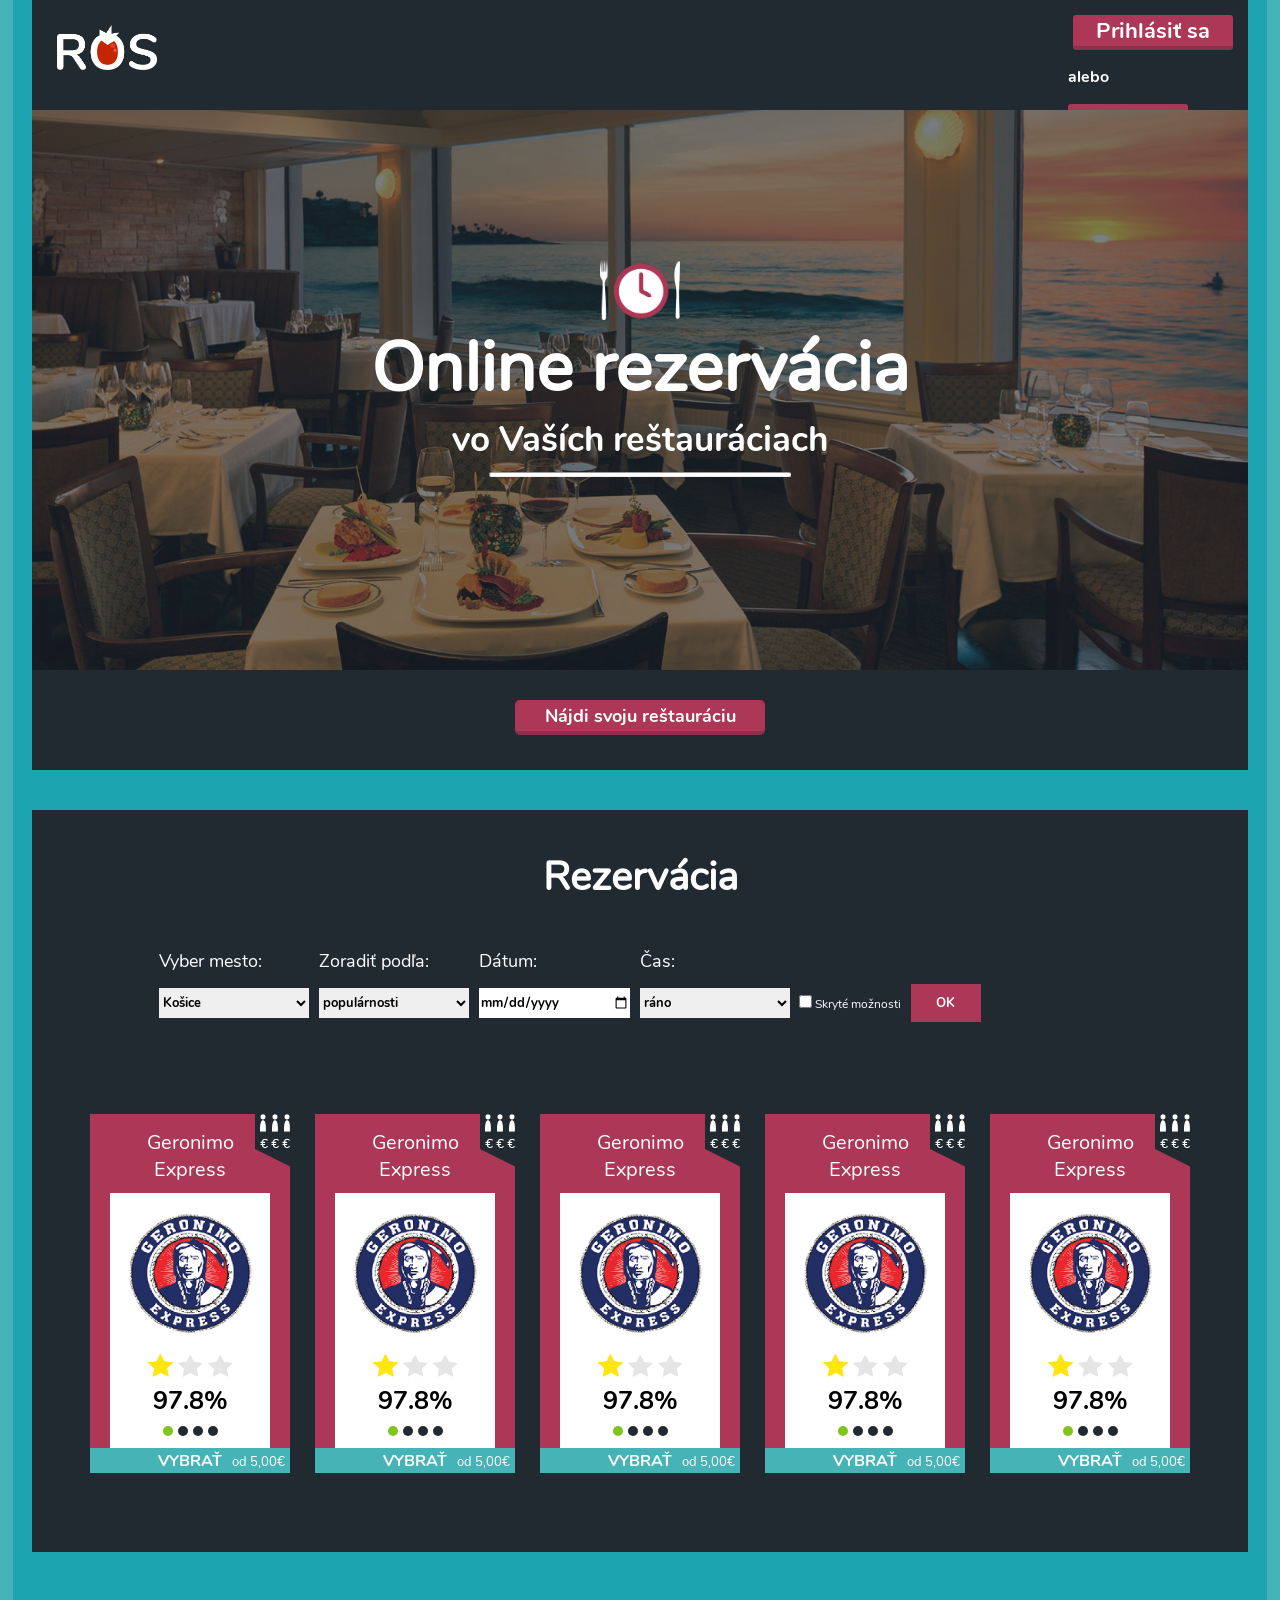
==== frontend/index.html @ 30dd5d68 "frontend-file" ====
<!DOCTYPE html>
<html lang="sk">

<head>
    <meta charset="UTF-8">
    <meta name="viewport" content="width=device-width, initial-scale=1.0">
    <title>ROS</title>
	<link rel="icon" href="obr/icon.png">
    <link href="style.css" rel="stylesheet">
</head>
<body class="homepageCustomer">
<div class="leftWall"></div>

<!--
< HOME PAGE
-->
<div class="wrapHomePage">
	<header>
		<div class="logo"></div>
		<div class="wrapLoginForms">
			<input type="button" class="loginButton" onClick="loginWindow()"value="Prihlásiť sa">
			<p class="txt">alebo</p>
			<input type="button" class="registerButton" onClick="registerHubWindow()" value="Registrovať sa">
		</div>
	</header>

	<article>
		<div class="iconRestaurant"></div>
		<h1>Online rezervácia</h1>
		<p class="h1">vo Vaších reštauráciach</p>
		<hr>
	</article>

	<section class="findRestaurant">
		<input type="button" class="findRestaurantButton" value="Nájdi svoju reštauráciu">
	</section>
</div>

<!--
> HOME PAGE
-->

<!--
< LOGIN LOGOUT
-->	

	<section id="login">
		<div id="exit" onClick="exit()">X</div>
		<p class="loginHead">Prihlásenie</p>
		<form class="login">
		
		<div class="loginWrap">
			<label class="loginLabel">Meno alebo e-mailová adresa :</label><br>
			<input class="loginInput" type="text"><br>
			<label class="loginLabel">Heslo :</label><br>
			<input class="loginInput" type="password"><br>
		</div>
			<input class="loginSubmit" type="submit" value="Prihlásiť sa">
		</form>
	</section>
	
	<section id="registerHub">
		<div id="exit" onClick="exit()">X</div>
	
		<p class="registerHubHead">Registrovať sa</p>
		<div class="leftReg">
			<p class="regText" onClick="registerCustomer()">Ako zákazník</p>
		</div>

		<div class="rightReg">
			<p class="regText" onClick="registerCompany()">Ako firma</p>
		</div>	
	</section>
	
	
	<section id="registerCustomer">
		<div id="exit" onClick="exit()">X</div>
		<p class="loginHead">Registrácia zákazníka</p>
		<form class="registerCustomer">
		
		<div class="regWrapLeft">
			<label class="regLabel">Meno :</label><br>
			<input class="regInput" type="text"><br>
			
			<label class="regLabel">Priezvisko :</label><br>
			<input class="regInput" type="text"><br>
			
			<label class="regLabel">E-mailová adresa :</label><br>
			<input class="regInput" type="text"><br>
		</div>
		<div class="regWrapRight">	
			
			<label class="regLabel">Telefónne číslo :</label><br>
			<input class="regInput" type="text"><br>
			
			<label class="regLabel">Heslo :</label><br>
			<input class="regInput" type="password"><br>
			
			<label class="regLabel">Potvrdenie hesla :</label><br>
			<input class="regInput" type="password"><br>
		</div>
			<input class="regSubmit" type="submit" value="Registrovať sa">
		</form>
	</section>
	
	
	<section id="registerCompany">
		<div id="exit" onClick="exit()">X</div>
		<p class="loginHead">Registrácia firmy</p>
		<form class="registerCompany" >
		<div class="regWrapLeft">
			<label class="regLabel">Meno :</label><br>
			<input class="regInput" type="text"><br>
			
			<label class="regLabel">Priezvisko :</label><br>
			<input class="regInput" type="text"><br>
			
			<label class="regLabel">E-mailová adresa :</label><br>
			<input class="regInput" type="text"><br>
		
		</div>
		<div class="regWrapRight">	
			
			<label class="regLabel">Telefónne číslo :</label><br>
			<input class="regInput" type="text"><br>
			
			<label class="regLabel">Heslo :</label><br>
			<input class="regInput" type="password"><br>
			
			<label class="regLabel">Potvrdenie hesla :</label><br>
			<input class="regInput" type="password"><br>
		</div>
			<div class="inv" onClick="registerCompanyNext()">
				<input class="regSubmit" type="submit" value="Ďalej" disabled="disabled">
			</div>
		</form>
	</section>
	
	
	<section id="registerCompanyNext">
		<div id="exit" onClick="exit()">X</div>
		<p class="loginHead">Registrácia zamestnancov</p>
		<form class="registerCompanyNext">
		<div class="regWrapLeft">
			<label class="regLabel">Zamestnanec č.1 :</label><br>
			<input class="regInput" type="text" placeholder="E-mailová adresa zamestnanca"><br>
			
			<label class="regLabel">Čašník</label>
			<input type="checkbox">
			<label class="regLabel">Kuchyňa</label>
			<input type="checkbox">
			<label class="regLabel">Majiteľ</label>
			<input type="checkbox">
			
			<br><br>
			
			<label class="regLabel">Zamestnanec č.2 :</label><br>
			<input class="regInput" type="text" placeholder="E-mailová adresa zamestnanca"><br>
			
			<label class="regLabel">Čašník</label>
			<input type="checkbox">
			<label class="regLabel">Kuchyňa</label>
			<input type="checkbox">
			<label class="regLabel">Majiteľ</label>
			<input type="checkbox">
			
		
		</div>
		<div class="regWrapRight">	
			
			<label class="regLabel">Zamestnanec č.3 :</label><br>
			<input class="regInput" type="text" placeholder="E-mailová adresa zamestnanca"><br>
			
			<label class="regLabel">Čašník</label>
			<input type="checkbox">
			<label class="regLabel">Kuchyňa</label>
			<input type="checkbox">
			<label class="regLabel">Majiteľ</label>
			<input type="checkbox">
			
			<br><br>
			
			<label class="regLabel">Zamestnanec č.4 :</label><br>
			<input class="regInput" type="text" placeholder="E-mailová adresa zamestnanca"><br>
			
			<label class="regLabel">Čašník</label>
			<input type="checkbox">
			<label class="regLabel">Kuchyňa</label>
			<input type="checkbox">
			<label class="regLabel">Majiteľ</label>
			<input type="checkbox">
			
		</div>
		
			<div class="inv" onClick="registerCompanyNext2()">
				<input class="regSubmit" type="submit" value="Ďalej" disabled="disabled">
			</div>
			
		</form>
	</section>
	
	
	
	
	
	<section id="registerCompanyNext2">
		<div id="exit" onClick="exit()">X</div>
		<p class="loginHead">Ďakujeme za Vašu registráciu</p>
		<form class="registerCompanyNext2">
			<p class="regLabel">O ďalšom postupe Vás budeme informovať e-mailom</p>
		
		
			<div class="inv" onClick="exit()">
				<input class="regSubmit" type="submit" value="OK" disabled="disabled">
			</div>
			
		</form>
	</section>

	<section id="reservation">
			<h3>Rezervácia</h3>
	<div class="wrapWholeForm">		
		<div class="wrapFirstForm">	
			<div class="wrapFormReservation">
				<label for="cities" class="reservationLabel">Vyber mesto:</label><br>
				<select id="cities" class="reservationInput">
				  <option value="kosice" selected>Košice</option>
				  <option value="bratislava">Bratislava</option>
				  <option value="presov">Prešov</option>
				  <option value="poprad">Poprad</option>
				</select>
			</div>
			
			<div class="wrapFormReservation">
				<label for="sort" class="reservationLabel">Zoradiť podľa:</label><br>
				<select id="sort" class="reservationInput">
				  <option value="kosice" selected>populárnosti</option>
				  <option value="abecedne">abecedne</option>
				  <option value="ceny">ceny</option>
				  <option value="hodnotenia">hodnotenia</option>
				</select>
			</div>
			
			<div class="wrapFormReservation">
				<label class="reservationLabel">Dátum:</label><br>
				<input type="date" class="reservationInput">
			</div>
			
			
			<div class="wrapFormReservation">
				<label for="time" class="reservationLabel">Čas:</label><br>
				<select id="time" class="reservationInput">
				  <option value="rano" selected>ráno</option>
				  <option value="doobedu">doobedu</option>
				  <option value="naobed">na obed</option>
				  <option value="poobede">poobede</option>
				  <option value="vecer">večer</option>
				</select>
			</div>

			<div class="wrapFormReservationCheckBox">
				<input type="checkbox" onchange="clickCheckBoxReservation()"><p class="optionText">Skryté možnosti</p>
			</div>

			<div class="wrapFormReservationSubmit">
				<input type="submit" class="reservationSubmit" value="OK">
			</div>
			<br>
			<br>
		</div>	
		<div class="wrapSecondForm" id="visibleForm">	
			<div class="wrapFormReservation">
				<label for="filter" class="reservationLabel">Filter:</label><br>
				<select id="filter" class="reservationInput">
				  <option value="sdetmi" selected>s detmi</option>
				  <option value="skocikom">s kocikom</option>
				  <option value="wifi">wifi</option>
				  <option value="romantika">romantika</option>
				</select>
			</div>
			
			<div class="wrapFormReservation">
				<label class="reservationLabel" class="reservationLabel">Hľadať:</label><br>
				<input type="text" class="reservationInputSearch">
			</div>
		</div>	
	</div>
	
	
	<div class="wrapRestaurants">
	
			
			<section class="infoRestaurant">
				<div class="peopleAndPriceSpace">
				</div>
				
					<div class="groupPeople">
						<div class="person">
						</div>
						<div class="person">
						</div>
						<div class="person">
						</div>
					</div>
					
					<div class="groupPrice">
						<div class="price">
						</div>
						<div class="price">
						</div>
						<div class="price">
						</div>
					</div>
				<p class="nameRestaurant">Geronimo Express</p>
				
				<div class="whiteWrap">
					<div class="logoRestaurant"></div>
				
					<div class="groupStars">
						<div class="star staryellow">
						</div>
						<div class="star">
						</div>
						<div class="star">
						</div>
					</div>
					
					<p class="percent">97.8%</p>
					
					 <div class="groupCircles">
					 
						<div class="circle circlegreen">
						</div>
						<div class="circle">
						</div>
						<div class="circle">
						</div>
						<div class="circle">
						</div>
					 
					 </div>
					
				</div>
				
				<div class="cyanWrap">
					<p class="chooseText">VYBRAŤ</p>
					<p class="fromPrice">od 5,00€</p>
				</div>
				
			</section>
	<section class="infoRestaurant">
				<div class="peopleAndPriceSpace">
				</div>
				
					<div class="groupPeople">
						<div class="person">
						</div>
						<div class="person">
						</div>
						<div class="person">
						</div>
					</div>
					
					<div class="groupPrice">
						<div class="price">
						</div>
						<div class="price">
						</div>
						<div class="price">
						</div>
					</div>
				<p class="nameRestaurant">Geronimo Express</p>
				
				<div class="whiteWrap">
					<div class="logoRestaurant"></div>
				
					<div class="groupStars">
						<div class="star staryellow">
						</div>
						<div class="star">
						</div>
						<div class="star">
						</div>
					</div>
					
					<p class="percent">97.8%</p>
					
					 <div class="groupCircles">
					 
						<div class="circle circlegreen">
						</div>
						<div class="circle">
						</div>
						<div class="circle">
						</div>
						<div class="circle">
						</div>
					 
					 </div>
					
				</div>
				
				<div class="cyanWrap">
					<p class="chooseText">VYBRAŤ</p>
					<p class="fromPrice">od 5,00€</p>
				</div>
				
			</section>
			<section class="infoRestaurant">
				<div class="peopleAndPriceSpace">
				</div>
				
					<div class="groupPeople">
						<div class="person">
						</div>
						<div class="person">
						</div>
						<div class="person">
						</div>
					</div>
					
					<div class="groupPrice">
						<div class="price">
						</div>
						<div class="price">
						</div>
						<div class="price">
						</div>
					</div>
				<p class="nameRestaurant">Geronimo Express</p>
				
				<div class="whiteWrap">
					<div class="logoRestaurant"></div>
				
					<div class="groupStars">
						<div class="star staryellow">
						</div>
						<div class="star">
						</div>
						<div class="star">
						</div>
					</div>
					
					<p class="percent">97.8%</p>
					
					 <div class="groupCircles">
					 
						<div class="circle circlegreen">
						</div>
						<div class="circle">
						</div>
						<div class="circle">
						</div>
						<div class="circle">
						</div>
					 
					 </div>
					
				</div>
				
				<div class="cyanWrap">
					<p class="chooseText">VYBRAŤ</p>
					<p class="fromPrice">od 5,00€</p>
				</div>
				
			</section>
	<section class="infoRestaurant">
				<div class="peopleAndPriceSpace">
				</div>
				
					<div class="groupPeople">
						<div class="person">
						</div>
						<div class="person">
						</div>
						<div class="person">
						</div>
					</div>
					
					<div class="groupPrice">
						<div class="price">
						</div>
						<div class="price">
						</div>
						<div class="price">
						</div>
					</div>
				<p class="nameRestaurant">Geronimo Express</p>
				
				<div class="whiteWrap">
					<div class="logoRestaurant"></div>
				
					<div class="groupStars">
						<div class="star staryellow">
						</div>
						<div class="star">
						</div>
						<div class="star">
						</div>
					</div>
					
					<p class="percent">97.8%</p>
					
					 <div class="groupCircles">
					 
						<div class="circle circlegreen">
						</div>
						<div class="circle">
						</div>
						<div class="circle">
						</div>
						<div class="circle">
						</div>
					 
					 </div>
					
				</div>
				
				<div class="cyanWrap">
					<p class="chooseText">VYBRAŤ</p>
					<p class="fromPrice">od 5,00€</p>
				</div>
				
			</section>
			<section class="infoRestaurant">
				<div class="peopleAndPriceSpace">
				</div>
				
					<div class="groupPeople">
						<div class="person">
						</div>
						<div class="person">
						</div>
						<div class="person">
						</div>
					</div>
					
					<div class="groupPrice">
						<div class="price">
						</div>
						<div class="price">
						</div>
						<div class="price">
						</div>
					</div>
				<p class="nameRestaurant">Geronimo Express</p>
				
				<div class="whiteWrap">
					<div class="logoRestaurant"></div>
				
					<div class="groupStars">
						<div class="star staryellow">
						</div>
						<div class="star">
						</div>
						<div class="star">
						</div>
					</div>
					
					<p class="percent">97.8%</p>
					
					 <div class="groupCircles">
					 
						<div class="circle circlegreen">
						</div>
						<div class="circle">
						</div>
						<div class="circle">
						</div>
						<div class="circle">
						</div>
					 
					 </div>
					
				</div>
				
				<div class="cyanWrap">
					<p class="chooseText">VYBRAŤ</p>
					<p class="fromPrice">od 5,00€</p>
				</div>
				
			</section>
	</div>









<!--
LOGIN LOGOUT >
-->		
	
	
	
<div class="rightWall"></div>


    <script src="js/app.js"></script>
</body>
</html>
---- frontend/style.css ----
body{
	height:auto;
	padding:0;
	margin:0 auto;
	box-sizing:border-box;
    font-family: Nunito;
	font-size:18px;
	overflow-x:hidden;
}
.homepageCustomer{
	background:#1da4b1;
}
.systemCompany{
	background:#283941;
}
.reservation{
	background:#222a31;
}
@font-face {
  font-family: Nunito;
  src: url(font/Nunito-Regular.ttf);
}
@font-face {
  font-family: NunitoBold;
  src: url(font/Nunito-Bold.ttf);
}
input { 
	outline: none; 
}
/*
::-webkit-scrollbar {
  width: 10px;
}
::-webkit-scrollbar-track {
  box-shadow: inset 0 0 5px white; 
}
::-webkit-scrollbar-thumb {
  border-radius: 10px;
  background: red; 
}*/
/* < HOME PAGE */
.wrapHomePage{
	display:flex;
	justify-content: center;
	flex-direction: column;
}/*
.leftWall{
	width:1%;
	height:200vh;
	background:#46b4b7;
	position:absolute;
}
.rightWall{
	width:1%;
	height:200vh;
	background:#46b4b7;
	position:absolute;
	right:0;
	top:0;
}*/
header{
	width:95%;
	height:110px;
	background:#222a31;
	margin:0 auto;
}
.leftWall{
	width:1%;
	height:200vh;
	background:#46b4b7;
	position:absolute;
}
.rightWall{
	width:1%;
	height:200vh;
	background:#46b4b7;
	position:absolute;
	right:0;
	top:0;
}	

.logo{
	width:100px;
	height:50px;
	background:url(obr/logo.png);
	background-size:contain;
	background-repeat:no-repeat;
	display:inline-block;
	margin:25px;
}
.wrapLoginForms{
	width:165px;
	height:75px;
	float:right;
	margin-right:15px;
	margin-top:15px;
}
.loginButton{
	width:160px;
	height:35px;
	color:white;
	background:#ac3757;
	display:inline-block;
	border:none;
	font-family:NunitoBold;
	font-size:22px;
	float:right;
	border-bottom:4px solid #8c314d;
	border-radius:3px;
	cursor:pointer;
}
.txt{
	font-size:16px;
	color:white;
	display:inline-block;
	font-family:NunitoBold;
	
}
.registerButton{
	width:120px;
	height:28px;
	color:white;
	background:#ac3757;
	display:inline-block;
	border:none;
	font-family:NunitoBold;
	font-size:16px;
	border-radius:3px;
	cursor:pointer;
	}
article{
	width:95%;
	height:560px;
	margin:0 auto;
	background:url(obr/headPhoto.jpg);
	background-size:cover;
	background-position:bottom;
	background-repeat:no-repeat;
}
.iconRestaurant{
	width:90px;
	height:60px;
	background:url(obr/restaurantIcon.png);
	background-size:contain;
	background-position:bottom;
	background-repeat:no-repeat;
	margin:0 auto;
	margin-top:150px;
}
h1{
	color:white;
	font-size:70px;
	margin:0 auto;
	text-align:center;
}
.h1{
	color:white;
	font-size:35px;
	margin:0 auto;
	text-align:center;
	font-family:NunitoBold;
}
hr{
	width:300px;
	background:white;
	height:3px;
	border-radius:15px;
}
.findRestaurant {
	width:95%;
	margin:0 auto;
	background:#222a31;
	height:100px;
	text-align:center
}
.findRestaurantButton{
	width:250px;
	height:35px;
	color:white;
	background:#ac3757;
	border:none;
	font-size:18px;
	text-align:center;
	border-bottom:4px solid #8c314d;
	margin-top:30px;
	border-radius:5px;
	cursor:pointer;
	font-family:NunitoBold;
}
/* HOME PAGE > */
/* < LOGIN LOGOUT */
#login{
	width:300px;
	height:380px;
	position:absolute;
	left: 50%;
	top: 50%;
	transform: translate(-50%, -50%);
	background:#222a31;
	color:white;
	border-radius:15px;
	border:2px solid #323a3f;
	box-shadow: 0px 0px 83px 17px rgba(0,0,0,0.75);
	display:none;
}
.loginHead{
	width:80%;
	margin:0 auto;
	text-align:center;
	font-size:40px;
	font-family:NunitoBold;
	border-bottom:4px solid #8c314d;
	margin-top:30px;
	margin-bottom:30px;
}
.loginLabel{
	font-size:14px;
}
.loginInput{
	width:90%;
	height:30px;
	margin:0 auto;
	margin-top:10px;
	border-radius:10px;
	margin-bottom:10px;
	border: 2px solid #495054;
	font-family:NunitoBold;
	text-align:center;
}
.loginSubmit {
	margin:0 auto;
	text-align:center;
	background: #ac3757;
	border:none;
	color:white;
	width:140px;
	height:40px;
	font-family:NunitoBold;
	font-size:18px;
	border-bottom:4px solid #8c314d;
	border-radius:5px;
	margin-top:20px;
	cursor:pointer;
}
.loginWrap{
	margin-left:26px;
	text-align:left;
}
.login {
	text-align:center;
}
#exit {
	position:absolute;
	right:0;
	font-family:NunitoBold;
	margin:12px;
	color: #495054;
	cursor:pointer;
	
}
#registerHub{
	width:400px;
	height:300px;
	position:absolute;
	left: 50%;
	top: 50%;
	transform: translate(-50%, -50%);
	background:#222a31;
	color:white;
	border-radius:15px;
	border:2px solid #323a3f;
	box-shadow: 0px 0px 83px 17px rgba(0,0,0,0.75);
	text-align:center;
	display:none;
}
.registerHubHead{
	width:80%;
	margin:0 auto;
	text-align:center;
	font-size:40px;
	font-family:NunitoBold;
	border-bottom:4px solid #8c314d;
	margin-top:30px;
	margin-bottom:30px;
}
.leftReg,.rightReg{
	width:80%;
	border:1px solid #8c314d;
	margin:0 auto;
	background: #ac3757;
	border-bottom:4px solid #8c314d;
	border-radius:5px;
	font-size:20px;
	font-family:NunitoBold;
	margin-bottom:10px;
	cursor:pointer;
}
.registerCustomer{
	text-align:center;

}
#registerCustomer{
	width:700px;
	height:450px;
	position:absolute;
	left: 50%;
	top: 50%;
	transform: translate(-50%, -50%);
	background:#222a31;
	color:white;
	border-radius:15px;
	border:2px solid #323a3f;
	box-shadow: 0px 0px 83px 17px rgba(0,0,0,0.75);
	text-align:left;
	display:none;
}
.regInput{
	width:90%;
	height:30px;
	margin:0 auto;
	margin-top:10px;
	border-radius:10px;
	margin-bottom:10px;
	border: 2px solid #495054;
	font-family:NunitoBold;
	text-align:left;
	margin-left:10px;
	padding-left:5px;
	
}
.regLabel{
	margin-left:10px;
	font-size:14px;
}
.regWrapRight{
	width:280px;
	display:inline-block;
	text-align:left;
	margin-left:-5px;
	border-left: 2px solid #495054;
}
.regWrapLeft{
	width:280px;
	display:inline-block;
	text-align:left;
}
.regSubmit {
	background: #ac3757;
	border:none;
	color:white;
	width:140px;
	height:40px;
	font-family:NunitoBold;
	font-size:18px;
	border-bottom:4px solid #8c314d;
	border-radius:5px;
	margin-top:20px;
	cursor:pointer;
}
.registerCompany{
	text-align:center;
}
#registerCompany{
	width:700px;
	height:450px;
	position:absolute;
	left: 50%;
	top: 50%;
	transform: translate(-50%, -50%);
	background:#222a31;
	color:white;
	border-radius:15px;
	border:2px solid #323a3f;
	box-shadow: 0px 0px 83px 17px rgba(0,0,0,0.75);
	text-align:left;
	display:none;
}

.registerCompanyNext{
	text-align:center;

}
#registerCompanyNext{
	width:700px;
	height:450px;
	position:absolute;
	left: 50%;
	top: 50%;
	transform: translate(-50%, -50%);
	background:#222a31;
	color:white;
	border-radius:15px;
	border:2px solid #323a3f;
	box-shadow: 0px 0px 83px 17px rgba(0,0,0,0.75);
	text-align:left;
	display:none;
}

.registerCompanyNext2{
	text-align:center;

}
#registerCompanyNext2{
	width:700px;
	height:250px;
	position:absolute;
	left: 50%;
	top: 50%;
	transform: translate(-50%, -50%);
	background:#222a31;
	color:white;
	border-radius:15px;
	border:2px solid #323a3f;
	box-shadow: 0px 0px 83px 17px rgba(0,0,0,0.75);
	text-align:left;
	display:none;
}
/* LOGIN LOGOUT > */


/* < MENU in profilecompany.html */
.menu {
	width:240px;
	min-height:100vh;
	height:auto;
	box-sizing:border-box;
	border-right:100px solid #c2000b;
	background:#a6000a;
	display:inline-block;
	margin-left:-140px;
	z-index:2;
}
.menu:hover {
	transition:.3s ease-out;
	margin-left:0px;
}
.ulMenu {
	margin:0 auto;
	padding:0;
}
.liMenu {
	margin:0 auto;
	width:240px;
	height:70px;
	list-style:none;
	margin-bottom:20px;
	
}
.aMenu {
	text-decoration: none;
}
.menuText {
	width:140px;
	height:60px;
	color:white;
	display:inline-block;
	text-align:right;
	margin:0 auto;
	margin-right:20px;
	background:#c2000b;
	padding-top:10px;
	overflow:auto;
	margin-top:20px;
	
	
}
.picMessage {
	width:50px;
	height:70px;
	background:url(obr/message.png);
	background-size:contain;
	background-repeat:no-repeat;
	background-position:center;
	display:inline-block;
}
.picPinned{
	width:50px;
	height:70px;
	background:url(obr/pinned.png);
	background-size:contain;
	background-repeat:no-repeat;
	background-position:center;
	display:inline-block;
	
}
.picOrders{
	width:50px;
	height:70px;
	background:url(obr/orders.png);
	background-size:contain;
	background-repeat:no-repeat;
	background-position:center;
	display:inline-block;
	
}
.picCalendar{
	width:50px;
	height:70px;
	background:url(obr/calendar.png);
	background-size:contain;
	background-repeat:no-repeat;
	background-position:center;
	display:inline-block;
	
}
.picWeekly{
	width:50px;
	height:70px;
	background:url(obr/weekly.png);
	background-size:contain;
	background-repeat:no-repeat;
	background-position:center;
	display:inline-block;
	
}
.picMenu{
	width:50px;
	height:70px;
	background:url(obr/menu.png);
	background-size:contain;
	background-repeat:no-repeat;
	background-position:center;
	display:inline-block;
	
}
.picRestaurant{
	width:50px;
	height:70px;
	background:url(obr/restaurant.png);
	background-size:contain;
	background-repeat:no-repeat;
	background-position:center;
	display:inline-block;
	
}
/* MENU in profilecompany.html > */


/* CONTAINERS in profilecompany.html > */
.twoThirdContainer{
	width:600px;
	height:40vh;
	background:#222a31;
	border-radius:10px;
	display:inline-block;
	margin-left:10px;
}
.thirdContainer{
	width:300px;
	height:40vh;
	background:#222a31;
	border-radius:10px;
	display:inline-block;
}
.wrapContainers{
	display:block;
	width:90%;
	overflow:auto;
}
.wrapMenu {
	display:inline-block;
}
.afterLogin {
	width:88%;
	color:white;
	box-sizing:border-box;
	display:inline-block;
	min-height:100vh;
	overflow-x: auto;
	position:absolute;
	white-space: nowrap;
	
}
.categoryText{
	margin:30px;
	font-size:30px;
}



/* CONTAINERS in profilecompany.html > */



/* < reservation.html */


.leftWallred{
	width:2%;
	min-height:400vh;
	background:#a6000a;
	position:absolute;
}
.rightWallred{
	width:2%;
	min-height:400vh;
	background:#a6000a;
	position:absolute;
	right:0;
	top:0;
	
}
.logoBottom{
	width:100px;
	height:50px;
	background:url(obr/logo.png);
	background-size:contain;
	background-repeat:no-repeat;
	display:inline-block;
	margin:25px;
	margin-right:3%;
	position:fixed;
	right:0;
	bottom:0;
}
h2 {
	width:500px;
	margin:0 auto;
	height:50px;
	text-align:center;
	color:white;
	font-size:45px;
	padding:15px;
	border-bottom:3px solid white;
	padding-top:20px;
}
.nameForm{
	margin-left:5%;
	margin-right:5%;
	color:white;
	display:inline-block;
}
.nameFormInput{
	width:90%;
	height:30px;
	display:inline-block;
	border:none;
	border-radius:15px;
	margin:5px;
	padding:5px;
	font-family:Nunito;
	margin-left:5%;
	margin-right:5%;
	background:white;
}
.wrapForm {
	width:48%;
	display:inline-block;
	margin-top:60px;
	position:relative;
}
.wrapReservation {
	width:70%;
	margin:0 auto;
	
}
.infoFormLogo{
	width:48%;
	color:white;
	margin-left:15px;
	font-size:14px;
	text-align:right;
	float:right;
	margin-right:5%;
}
.fileInput {
	padding-left:10px;
	padding-top:10px;
	padding-right:0px;

}
.uploadedLogo{
	width:200px;
	height:200px;
	background:white;
	position:absolute;
	top: 50%;
	left: 50%;
	transform: translate(-50%, -50%);
}
.wrapForm100 {
	width:95%;
	display:inline-block;
	margin-top:50px;
}
.checkForm{
	width:85%;
	color:white;
	display:inline-block;
	text-align:right;
}
.checkboxAlign {
	display:inline-block;
	float:right;
}
.wrapFormCheckbox {
	display:inline-block;
	width:200px;
	margin-left:5%;
}
.nameForm100{
	width:102%;
	color:white;
	text-align:center;
	margin-bottom:20px;
	display:inline-block;
	font-size:20px;
	margin-top:10px;
}
.nameFormInput100{
	width:102%;
	height:30px;
	display:inline-block;
	border:none;
	border-radius:15px;
	margin:5px;
	padding:5px;
	font-family:Nunito;
	background:white;
}
.hourForm{
	color:white;
	font-family:Nunito;
	display:inline-block;
}
.hourFormHead{
	color:white;
	font-family:NunitoBold;
	display:inline-block;
	font-size:20px;
	margin-right:10px;
}
.hourFormClosed{
	color:white;
	display:inline-block;
	font-size:15px;
	margin-left:20px;
}
.hourInput {
	display:inline-block;
	
	width:30px;
	height:30px;
	display:inline-block;
	border:none;
	border-radius:5px;
	padding:5px;
	font-family:Nunito;
	background:white;
}
.wrapHourForm{
	text-align:center;
	margin:0 auto;
}
.wrapFormGrid {
	width:95%;
	text-align:center;
}
.container {
  display: block;
  position: relative;
  cursor: pointer;
  font-size: 22px;
}

.container input {
  opacity: 0;
  cursor: pointer;
  height: 0;
  width: 0;
}

.checkmark {
  position: absolute;
  top: 0;
  left: 0;
  height: 25px;
  width: 25px;
  background-color: #eee;
}

.container:hover input ~ .checkmark {
  background-color: #ccc;
}

.container input:checked ~ .checkmark {
  background-color: #fb5048;
  border-radius:10px;
}
.line {
	display:inline-block;
	margin: 10px;
}
.priceForm {
	color:white;
	font-family:Nunito;
	margin:10px;
}
.wrapPrice {
	text-align:center;
}
.categoryName{
	height:20px;
	padding:10px;
	border:none;
	background:#c2000b;
	font-family:NunitoBold;
	border-radius:10px;
	color:white;
	font-size:20px;
	margin-top:20px;
}
.categoryName::placeholder { 
  color: #fb5048;
  opacity: 1; /* Firefox */
}
.aboutMenu{
	background:#fb5048;
	width: 105%;
	display: flex;
	border-radius:10px;
	margin-top:10px;
}
.aboutMenuText{
	flex-basis: 100%;
	text-align: center;
	border-radius:10px;
	background:#222a31;
	color:white;
	margin:5px;
}
#aboutMenuInputs{
	background:white;
	width: 105%;
	display: flex;
	border-radius:10px;
	margin-top:10px;
}
.writtenMenu{
	width:50px;
	padding:5px;
	flex-basis: 100%;
	border-radius:10px;
	border:none;
	background:#e5e5e5;
	color:black;
	margin:5px;
	font-family:Nunito;
}
.addAboutMenuInputs{
	margin-top:10px;
	width:30px;
	height:20px;
	border-radius:5px;
	color:black;
	font-family:NunitoBold;
	background:white;
	font-size:22px;
	text-align:center;
	padding-bottom:10px;
	cursor:pointer;
}
.addNewCategory{
	margin-top:10px;
	width:40px;
	height:30px;
	border-radius:5px;
	color:white;
	font-family:NunitoBold;
	background:#c2000b;
	font-size:30px;
	text-align:center;
	padding-bottom:10px;
	float:right;
	margin-right:-5%;
	cursor:pointer;
	
}



/* reservation.html > */


/* < reservation form in index.html */
#reservation{
	width:95%;
	margin:0 auto;
	height:auto;
	background:#222a31;
}
h3 {
	width:100%;
	color:white;
	font-size:40px;
	text-align:center;
	padding-top:40px;
}
.reservationLabel{
	width:100%;
	display:inline-block;
	color:white;
	text-align: left;
}
.wrapFormReservation{	
	height:70px;
	display:inline-block;
	margin:5px;
}
.optionText{
	display:inline-block;
	font-size:12px;
	color:white;
}
.reservationInput{
	width:150px;
	height:30px;
	border:none;
	margin-top:15px;
	font-family:NunitoBold;
}
.wrapFirstForm{
	display: flex;
	justify-content: left;
	flex-wrap: wrap;
}
.wrapSecondForm{
	display: flex;
	justify-content: left;
	display:none;
}
.wrapFormReservationCheckBox{
	margin-top:40px;
	height:40px;
}
.wrapFormReservationSubmit{
	margin:10px;
	margin-top:40px;
	height:40px;
}
.reservationSubmit{
	width:70px;
	font-family:NunitoBold;
	padding:10px;
	border:none;
	background:#ac3757;
	color:white;
}
.reservationInputSearch{
	width:150px;
	height:20px;
	border:none;
	margin-top:15px;
	font-family:NunitoBold;
	padding:5px;
}
.wrapWholeForm{
	width:80%;
	margin:0 auto;
	
}
/* reservation form in index.html > */


/* < restaurants in index.html */
.wrapRestaurants {
	padding-top:60px;
	padding-bottom:80px;
	text-align:center;
	
}
.infoRestaurant{
	width:200px;
	height:340px;
	background:#ac3757;
	padding-top:15px;
	position:relative;
	margin-top:20px;
	display:inline-block;
	margin-left:10px;
	margin-right:10px;
}
.nameRestaurant{
	width:80%;
	font-size:20px;
	color:white;
	margin:0 auto;
	text-align:center;
}
.peopleAndPriceSpace {
      border-bottom: 40px solid #222a31;
      border-left: 20px solid transparent;
      border-right: 0px solid transparent;
      height: 0;
      width: 50px;
	  transform:rotate(-90deg);
	  position:absolute;
	  right:-20px;
	  top:0;
}
.groupPeople{
	  position:absolute;
	  right:0;
	  top:0;
	
}
.person{
	width:7px;
	height:18px;
	background:url(obr/person.png);
	background-size:contain;
	background-repeat:no-repeat;
	background-position:right;
	display:inline-block;
}
.groupPrice{
	  position:absolute;
	  right:0;
	  top:20px;
	
}
.price{
	width:8px;
	height:20px;
	background:url(obr/euro.png);
	background-size:contain;
	background-repeat:no-repeat;
	background-position:right;
	display:inline-block;
	margin-left:-2px;
	
}
.whiteWrap{
	width:80%;
	height:250px;
	background:white;
	margin:0 auto;
	margin-top:10px;
	padding-top:5px;
}
.logoRestaurant {
	width:150px;
	height:150px;
	margin:0 auto;
	background:url(obr/logorestaurant.png);
	background-size:contain;
	background-repeat:no-repeat;
}
.groupStars{
	text-align:center;
	margin-top:5px;
}
.star{
	width:25px;
	height:25px;
	background:url(obr/star.png);
	background-size:contain;
	background-repeat:no-repeat;
	background-position:right;
	display:inline-block;
	
}
.staryellow{
	width:25px;
	height:25px;
	background:url(obr/staryellow.png);
	background-size:contain;
	background-repeat:no-repeat;
	background-position:right;
	display:inline-block;
	
}
.percent{
	margin:0 auto;
	text-align:center;
	font-family:NunitoBold;
	font-size:25px;
	
}
.groupCircles{
	margin:0 auto;
	text-align:center;
	
}
.circle{
	width:10px;
	height:10px;
	border-radius:10px;
	display:inline-block;
	background:#222a31;
}
.circlegreen{
	background:#80c41c;
}
.circlelightgreen{
	background:#cce70b;
}�
.circleorange{
	background:#ff8000;
}
.circlered{
	background:#c2000b;
}
.cyanWrap{
	background:#46b4b7;
	width:100%;
	height:25px;
	position:relative;
}
.chooseText{
	width:100%;
	margin:0 auto;
	text-align:center;
	font-family:NunitoBold;
	display:inline-block;
	font-size:16px;
	color:white;
}
.fromPrice{
	position:absolute;
	font-size:13px;
	color:white;
	right:5px;
	bottom:0;
	top:-8px;
}	

/* restaurants in index.html > */
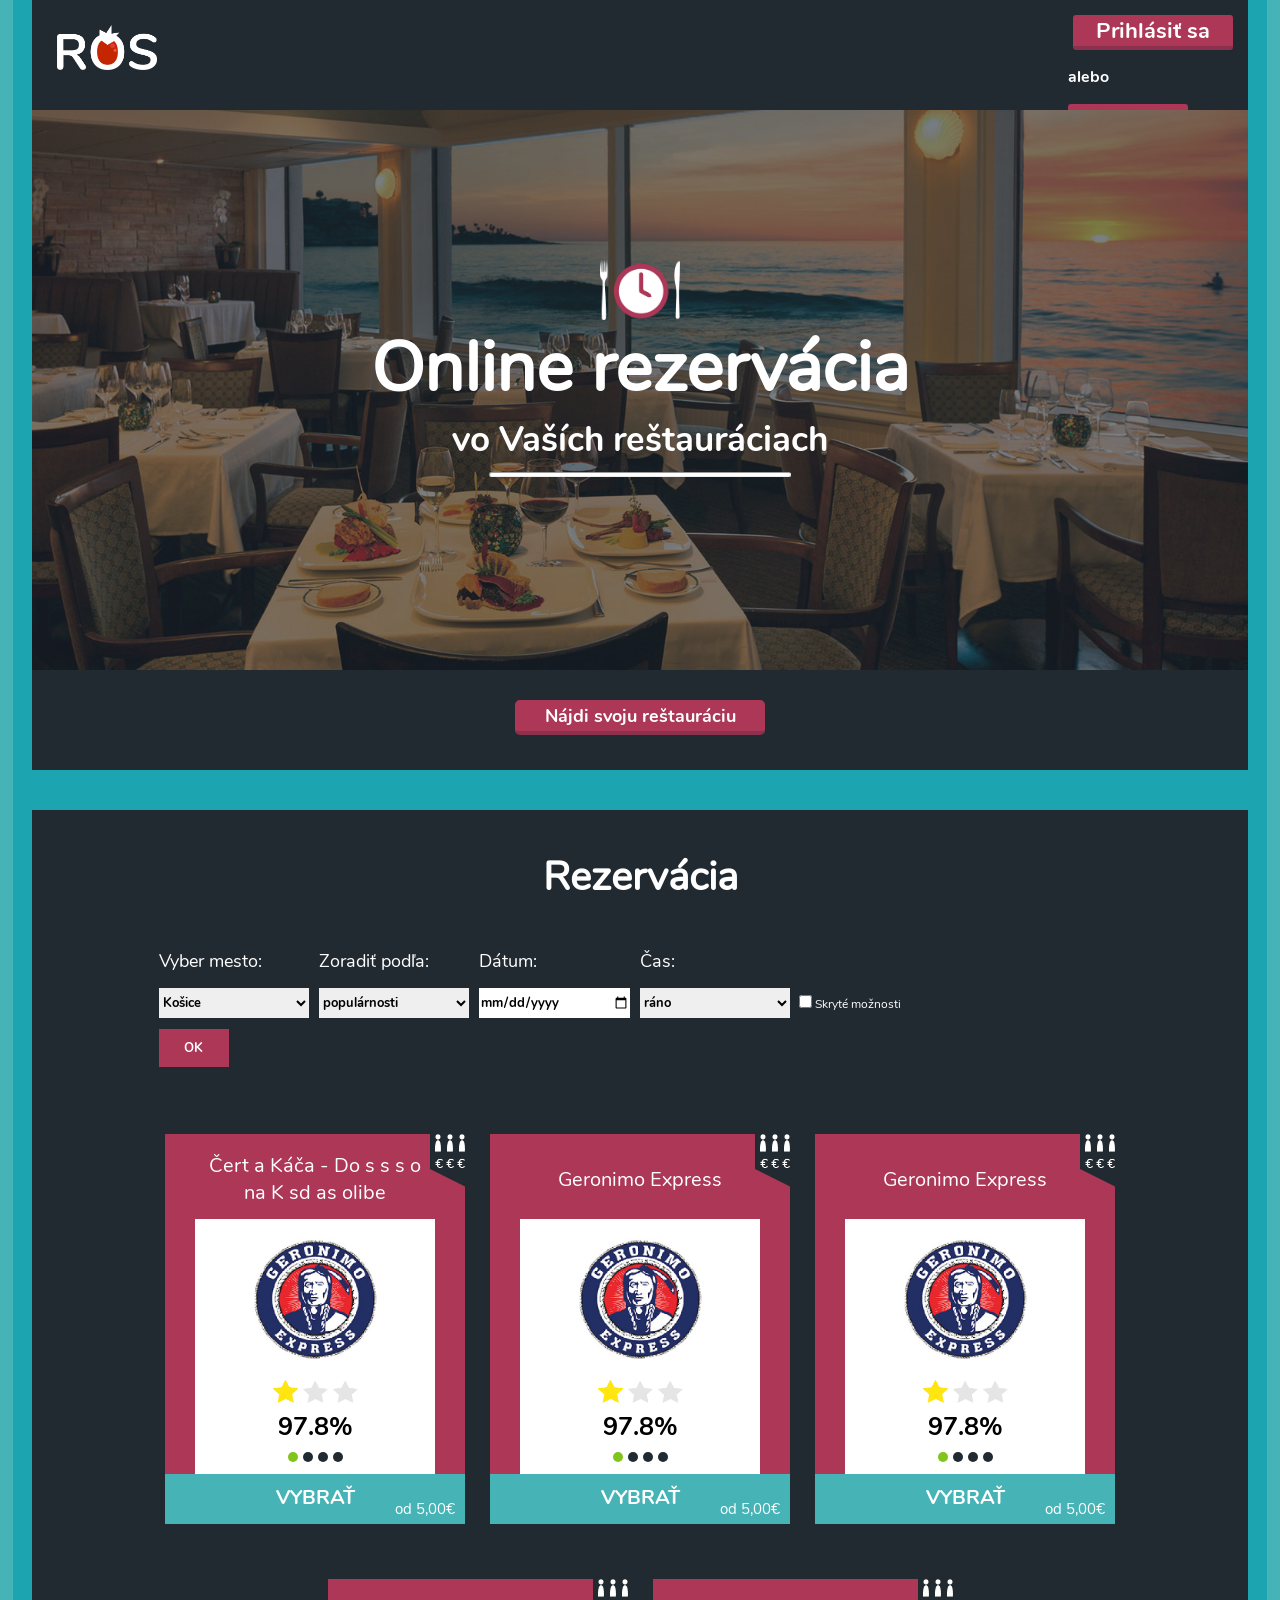
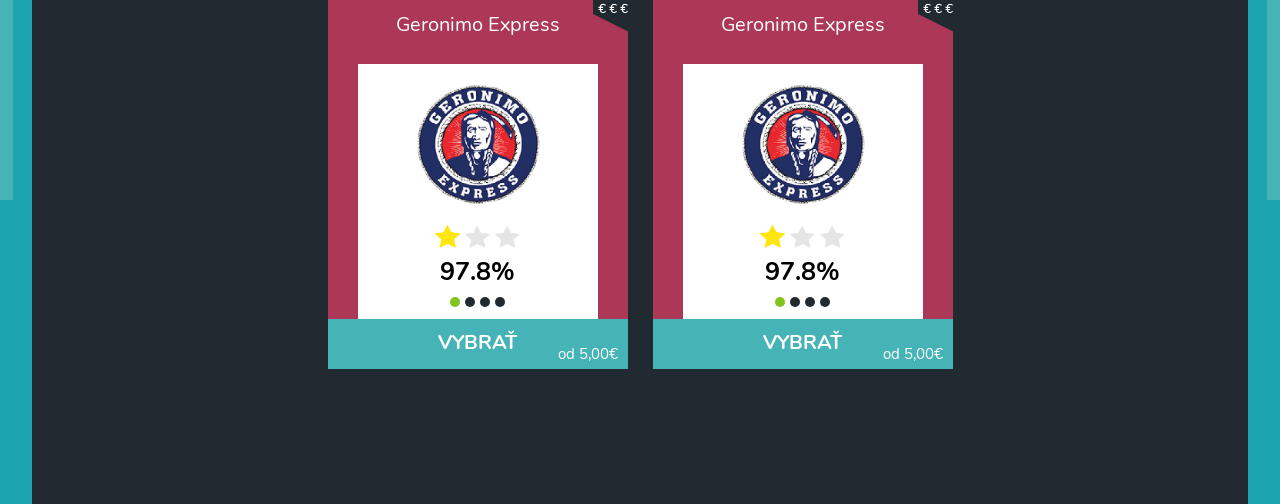
==== commit f173b958: "reservation" ====
--- a/frontend/index.html
+++ b/frontend/index.html
@@ -3,10 +3,10 @@
 
 <head>
     <meta charset="UTF-8">
-    <meta name="viewport" content="width=device-width, initial-scale=1.0">
     <title>ROS</title>
 	<link rel="icon" href="obr/icon.png">
     <link href="style.css" rel="stylesheet">
+	<meta name="viewport" content="width=device-width, initial-scale=1.0">
 </head>
 <body class="homepageCustomer">
 <div class="leftWall"></div>
@@ -64,166 +64,24 @@
 	
 		<p class="registerHubHead">Registrovať sa</p>
 		<div class="leftReg">
-			<p class="regText" onClick="registerCustomer()">Ako zákazník</p>
+			<p class="regText" onClick="registerCustomer()">
+			<a href="registercustomer.html">Ako zákazník</a></p>
 		</div>
 
 		<div class="rightReg">
-			<p class="regText" onClick="registerCompany()">Ako firma</p>
+			<p class="regText" onClick="registerCompany()">
+			<a href="registercompany.html">Ako majiteľ reštaurácie</a></p>
 		</div>	
 	</section>
 	
-	
-	<section id="registerCustomer">
-		<div id="exit" onClick="exit()">X</div>
-		<p class="loginHead">Registrácia zákazníka</p>
-		<form class="registerCustomer">
-		
-		<div class="regWrapLeft">
-			<label class="regLabel">Meno :</label><br>
-			<input class="regInput" type="text"><br>
-			
-			<label class="regLabel">Priezvisko :</label><br>
-			<input class="regInput" type="text"><br>
-			
-			<label class="regLabel">E-mailová adresa :</label><br>
-			<input class="regInput" type="text"><br>
-		</div>
-		<div class="regWrapRight">	
-			
-			<label class="regLabel">Telefónne číslo :</label><br>
-			<input class="regInput" type="text"><br>
-			
-			<label class="regLabel">Heslo :</label><br>
-			<input class="regInput" type="password"><br>
-			
-			<label class="regLabel">Potvrdenie hesla :</label><br>
-			<input class="regInput" type="password"><br>
-		</div>
-			<input class="regSubmit" type="submit" value="Registrovať sa">
-		</form>
-	</section>
-	
-	
-	<section id="registerCompany">
-		<div id="exit" onClick="exit()">X</div>
-		<p class="loginHead">Registrácia firmy</p>
-		<form class="registerCompany" >
-		<div class="regWrapLeft">
-			<label class="regLabel">Meno :</label><br>
-			<input class="regInput" type="text"><br>
-			
-			<label class="regLabel">Priezvisko :</label><br>
-			<input class="regInput" type="text"><br>
-			
-			<label class="regLabel">E-mailová adresa :</label><br>
-			<input class="regInput" type="text"><br>
-		
-		</div>
-		<div class="regWrapRight">	
-			
-			<label class="regLabel">Telefónne číslo :</label><br>
-			<input class="regInput" type="text"><br>
-			
-			<label class="regLabel">Heslo :</label><br>
-			<input class="regInput" type="password"><br>
-			
-			<label class="regLabel">Potvrdenie hesla :</label><br>
-			<input class="regInput" type="password"><br>
-		</div>
-			<div class="inv" onClick="registerCompanyNext()">
-				<input class="regSubmit" type="submit" value="Ďalej" disabled="disabled">
-			</div>
-		</form>
-	</section>
-	
-	
-	<section id="registerCompanyNext">
-		<div id="exit" onClick="exit()">X</div>
-		<p class="loginHead">Registrácia zamestnancov</p>
-		<form class="registerCompanyNext">
-		<div class="regWrapLeft">
-			<label class="regLabel">Zamestnanec č.1 :</label><br>
-			<input class="regInput" type="text" placeholder="E-mailová adresa zamestnanca"><br>
-			
-			<label class="regLabel">Čašník</label>
-			<input type="checkbox">
-			<label class="regLabel">Kuchyňa</label>
-			<input type="checkbox">
-			<label class="regLabel">Majiteľ</label>
-			<input type="checkbox">
-			
-			<br><br>
-			
-			<label class="regLabel">Zamestnanec č.2 :</label><br>
-			<input class="regInput" type="text" placeholder="E-mailová adresa zamestnanca"><br>
-			
-			<label class="regLabel">Čašník</label>
-			<input type="checkbox">
-			<label class="regLabel">Kuchyňa</label>
-			<input type="checkbox">
-			<label class="regLabel">Majiteľ</label>
-			<input type="checkbox">
-			
-		
-		</div>
-		<div class="regWrapRight">	
-			
-			<label class="regLabel">Zamestnanec č.3 :</label><br>
-			<input class="regInput" type="text" placeholder="E-mailová adresa zamestnanca"><br>
-			
-			<label class="regLabel">Čašník</label>
-			<input type="checkbox">
-			<label class="regLabel">Kuchyňa</label>
-			<input type="checkbox">
-			<label class="regLabel">Majiteľ</label>
-			<input type="checkbox">
-			
-			<br><br>
-			
-			<label class="regLabel">Zamestnanec č.4 :</label><br>
-			<input class="regInput" type="text" placeholder="E-mailová adresa zamestnanca"><br>
-			
-			<label class="regLabel">Čašník</label>
-			<input type="checkbox">
-			<label class="regLabel">Kuchyňa</label>
-			<input type="checkbox">
-			<label class="regLabel">Majiteľ</label>
-			<input type="checkbox">
-			
-		</div>
-		
-			<div class="inv" onClick="registerCompanyNext2()">
-				<input class="regSubmit" type="submit" value="Ďalej" disabled="disabled">
-			</div>
-			
-		</form>
-	</section>
-	
-	
-	
-	
-	
-	<section id="registerCompanyNext2">
-		<div id="exit" onClick="exit()">X</div>
-		<p class="loginHead">Ďakujeme za Vašu registráciu</p>
-		<form class="registerCompanyNext2">
-			<p class="regLabel">O ďalšom postupe Vás budeme informovať e-mailom</p>
-		
-		
-			<div class="inv" onClick="exit()">
-				<input class="regSubmit" type="submit" value="OK" disabled="disabled">
-			</div>
-			
-		</form>
-	</section>
-
-	<section id="reservation">
+
+	<section id="search">
 			<h3>Rezervácia</h3>
 	<div class="wrapWholeForm">		
 		<div class="wrapFirstForm">	
-			<div class="wrapFormReservation">
-				<label for="cities" class="reservationLabel">Vyber mesto:</label><br>
-				<select id="cities" class="reservationInput">
+			<div class="wrapFormSearch">
+				<label for="cities" class="searchLabel">Vyber mesto:</label><br>
+				<select id="cities" class="searchInput">
 				  <option value="kosice" selected>Košice</option>
 				  <option value="bratislava">Bratislava</option>
 				  <option value="presov">Prešov</option>
@@ -231,9 +89,9 @@
 				</select>
 			</div>
 			
-			<div class="wrapFormReservation">
-				<label for="sort" class="reservationLabel">Zoradiť podľa:</label><br>
-				<select id="sort" class="reservationInput">
+			<div class="wrapFormSearch">
+				<label for="sort" class="searchLabel">Zoradiť podľa:</label><br>
+				<select id="sort" class="searchInput">
 				  <option value="kosice" selected>populárnosti</option>
 				  <option value="abecedne">abecedne</option>
 				  <option value="ceny">ceny</option>
@@ -241,15 +99,15 @@
 				</select>
 			</div>
 			
-			<div class="wrapFormReservation">
-				<label class="reservationLabel">Dátum:</label><br>
-				<input type="date" class="reservationInput">
-			</div>
-			
-			
-			<div class="wrapFormReservation">
-				<label for="time" class="reservationLabel">Čas:</label><br>
-				<select id="time" class="reservationInput">
+			<div class="wrapFormSearch">
+				<label class="searchLabel">Dátum:</label><br>
+				<input type="date" class="searchInput">
+			</div>
+			
+			
+			<div class="wrapFormSearch">
+				<label for="time" class="searchLabel">Čas:</label><br>
+				<select id="time" class="searchInput">
 				  <option value="rano" selected>ráno</option>
 				  <option value="doobedu">doobedu</option>
 				  <option value="naobed">na obed</option>
@@ -258,20 +116,14 @@
 				</select>
 			</div>
 
-			<div class="wrapFormReservationCheckBox">
+			<div class="wrapFormSearchCheckBox">
 				<input type="checkbox" onchange="clickCheckBoxReservation()"><p class="optionText">Skryté možnosti</p>
 			</div>
-
-			<div class="wrapFormReservationSubmit">
-				<input type="submit" class="reservationSubmit" value="OK">
-			</div>
-			<br>
-			<br>
 		</div>	
 		<div class="wrapSecondForm" id="visibleForm">	
-			<div class="wrapFormReservation">
-				<label for="filter" class="reservationLabel">Filter:</label><br>
-				<select id="filter" class="reservationInput">
+			<div class="wrapFormSearch">
+				<label for="filter" class="searchLabel">Filter:</label><br>
+				<select id="filter" class="searchInput">
 				  <option value="sdetmi" selected>s detmi</option>
 				  <option value="skocikom">s kocikom</option>
 				  <option value="wifi">wifi</option>
@@ -279,11 +131,15 @@
 				</select>
 			</div>
 			
-			<div class="wrapFormReservation">
-				<label class="reservationLabel" class="reservationLabel">Hľadať:</label><br>
-				<input type="text" class="reservationInputSearch">
+			<div class="wrapFormSearch">
+				<label class="searchLabel" class="searchLabel">Hľadať:</label><br>
+				<input type="text" class="searchInputSearch">
 			</div>
 		</div>	
+		
+			<div class="wrapFormSearchSubmit">
+				<input type="submit" class="searchSubmit" value="OK">
+			</div>
 	</div>
 	
 	
@@ -311,7 +167,8 @@
 						<div class="price">
 						</div>
 					</div>
-				<p class="nameRestaurant">Geronimo Express</p>
+				<p class="nameRestaurant">Čert a Káča - Do s s s o na K sd as olibe
+</p>
 				
 				<div class="whiteWrap">
 					<div class="logoRestaurant"></div>
--- a/frontend/style.css
+++ b/frontend/style.css
@@ -1,4 +1,5 @@
 body{
+	width:100%;
 	height:auto;
 	padding:0;
 	margin:0 auto;
@@ -24,8 +25,17 @@
   font-family: NunitoBold;
   src: url(font/Nunito-Bold.ttf);
 }
+@font-face {
+  font-family: NunitoItalic;
+  src: url(font/Nunito-Italic.ttf);
+}
 input { 
 	outline: none; 
+}
+a{
+	text-decoration: none;
+	color:white;
+	border:none;
 }
 /*
 ::-webkit-scrollbar {
@@ -209,7 +219,6 @@
 	text-align:center;
 	font-size:40px;
 	font-family:NunitoBold;
-	border-bottom:4px solid #8c314d;
 	margin-top:30px;
 	margin-bottom:30px;
 }
@@ -279,7 +288,6 @@
 	text-align:center;
 	font-size:40px;
 	font-family:NunitoBold;
-	border-bottom:4px solid #8c314d;
 	margin-top:30px;
 	margin-bottom:30px;
 }
@@ -295,38 +303,32 @@
 	margin-bottom:10px;
 	cursor:pointer;
 }
+
+
+
+/*< registercustomer.html */
 .registerCustomer{
 	text-align:center;
 
 }
 #registerCustomer{
-	width:700px;
-	height:450px;
-	position:absolute;
-	left: 50%;
-	top: 50%;
-	transform: translate(-50%, -50%);
-	background:#222a31;
+	width:100%;
+	height:auto;
 	color:white;
 	border-radius:15px;
-	border:2px solid #323a3f;
 	box-shadow: 0px 0px 83px 17px rgba(0,0,0,0.75);
 	text-align:left;
-	display:none;
 }
 .regInput{
-	width:90%;
+	width:100%;
 	height:30px;
-	margin:0 auto;
 	margin-top:10px;
 	border-radius:10px;
 	margin-bottom:10px;
 	border: 2px solid #495054;
 	font-family:NunitoBold;
 	text-align:left;
-	margin-left:10px;
-	padding-left:5px;
-	
+	padding:3px;
 }
 .regLabel{
 	margin-left:10px;
@@ -334,15 +336,14 @@
 }
 .regWrapRight{
 	width:280px;
-	display:inline-block;
 	text-align:left;
 	margin-left:-5px;
-	border-left: 2px solid #495054;
+	margin:0 auto;
 }
 .regWrapLeft{
 	width:280px;
-	display:inline-block;
 	text-align:left;
+	margin:0 auto;
 }
 .regSubmit {
 	background: #ac3757;
@@ -355,47 +356,23 @@
 	border-bottom:4px solid #8c314d;
 	border-radius:5px;
 	margin-top:20px;
+	margin-bottom:20px;
 	cursor:pointer;
 }
+
+/*registercustomer.html >*/
+/*< registercompany.html */
 .registerCompany{
 	text-align:center;
 }
 #registerCompany{
-	width:700px;
-	height:450px;
-	position:absolute;
-	left: 50%;
-	top: 50%;
-	transform: translate(-50%, -50%);
-	background:#222a31;
+	width:100%;
+	height:auto;
 	color:white;
 	border-radius:15px;
-	border:2px solid #323a3f;
 	box-shadow: 0px 0px 83px 17px rgba(0,0,0,0.75);
 	text-align:left;
-	display:none;
-}
-
-.registerCompanyNext{
-	text-align:center;
-
-}
-#registerCompanyNext{
-	width:700px;
-	height:450px;
-	position:absolute;
-	left: 50%;
-	top: 50%;
-	transform: translate(-50%, -50%);
-	background:#222a31;
-	color:white;
-	border-radius:15px;
-	border:2px solid #323a3f;
-	box-shadow: 0px 0px 83px 17px rgba(0,0,0,0.75);
-	text-align:left;
-	display:none;
-}
-
+}
 .registerCompanyNext2{
 	text-align:center;
 
@@ -415,19 +392,22 @@
 	text-align:left;
 	display:none;
 }
+/*registercompany.html >*/
+
+
 /* LOGIN LOGOUT > */
 
 
 /* < MENU in profilecompany.html */
 .menu {
-	width:240px;
+	width:230px;
 	min-height:100vh;
 	height:auto;
 	box-sizing:border-box;
-	border-right:100px solid #c2000b;
-	background:#a6000a;
-	display:inline-block;
-	margin-left:-140px;
+	border-right:85px solid #222a31;
+	   background:#283941;
+	display:inline-block;
+	margin-left:-150px;
 	z-index:2;
 }
 .menu:hover {
@@ -440,7 +420,7 @@
 }
 .liMenu {
 	margin:0 auto;
-	width:240px;
+	width:230px;
 	height:70px;
 	list-style:none;
 	margin-bottom:20px;
@@ -450,14 +430,14 @@
 	text-decoration: none;
 }
 .menuText {
-	width:140px;
+	width:150px;
 	height:60px;
 	color:white;
 	display:inline-block;
 	text-align:right;
 	margin:0 auto;
-	margin-right:20px;
-	background:#c2000b;
+	margin-right:10px;
+	background:#222a31;
 	padding-top:10px;
 	overflow:auto;
 	margin-top:20px;
@@ -538,15 +518,15 @@
 
 /* CONTAINERS in profilecompany.html > */
 .twoThirdContainer{
-	width:600px;
+	width:60%;
 	height:40vh;
 	background:#222a31;
 	border-radius:10px;
 	display:inline-block;
-	margin-left:10px;
+	margin-left:2%;
 }
 .thirdContainer{
-	width:300px;
+	width:35%;
 	height:40vh;
 	background:#222a31;
 	border-radius:10px;
@@ -555,18 +535,21 @@
 .wrapContainers{
 	display:block;
 	width:90%;
-	overflow:auto;
+	/*overflow:auto;*/
+	margin-left:2%;
+	margin-right:2%;
+	margin-top:20px;
 }
 .wrapMenu {
 	display:inline-block;
 }
 .afterLogin {
-	width:88%;
+	width:90%;
 	color:white;
 	box-sizing:border-box;
 	display:inline-block;
 	min-height:100vh;
-	overflow-x: auto;
+	/*overflow-x: auto;*/
 	position:absolute;
 	white-space: nowrap;
 	
@@ -575,7 +558,12 @@
 	margin:30px;
 	font-size:30px;
 }
-
+.headTextContainer{
+	width:100%;
+	margin:0 auto;
+	font-size:25px;
+	padding:10px;
+}
 
 
 /* CONTAINERS in profilecompany.html > */
@@ -585,182 +573,152 @@
 /* < reservation.html */
 
 
-.leftWallred{
+.leftWallReservation{
 	width:2%;
-	min-height:400vh;
-	background:#a6000a;
+	height:100vh;
+	background:#1da4b1;
 	position:absolute;
-}
-.rightWallred{
+	position:fixed;
+	display:none;
+}
+.rightWallReservation{
 	width:2%;
-	min-height:400vh;
-	background:#a6000a;
+	height:100vh;
+	background:#1da4b1;
 	position:absolute;
 	right:0;
 	top:0;
+	position:fixed;
+	display:none;
 	
 }
 .logoBottom{
-	width:100px;
+	width:50px;
 	height:50px;
 	background:url(obr/logo.png);
 	background-size:contain;
 	background-repeat:no-repeat;
 	display:inline-block;
-	margin:25px;
-	margin-right:3%;
+	margin-right:20px;
 	position:fixed;
 	right:0;
-	bottom:0;
+	bottom:10px;
 }
 h2 {
-	width:500px;
+	width:100%;
 	margin:0 auto;
 	height:50px;
-	text-align:center;
-	color:white;
-	font-size:45px;
-	padding:15px;
-	border-bottom:3px solid white;
+	text-align:left;
+	color:white;
+	font-size:30px;
+	padding-left:15px;
 	padding-top:20px;
 }
-.nameForm{
-	margin-left:5%;
-	margin-right:5%;
-	color:white;
-	display:inline-block;
-}
-.nameFormInput{
+.wrapReservation {
+	width:100%;
+	margin:0 auto;
+}
+.reservationLabel{
+	color:white;
+}
+.reservationNameRestaurant{
+	color:white;
+	background:#ac3757;
+	width:100%;
+	padding-top:20px;
+	padding-bottom:20px;
+	margin-top:10px;
+	font-family:NunitoBold;
+	width:100%;
+	text-align:center;
+}
+.reservationDate{
+	color:white;
+	display:block;
+}
+.reservationInputDate{
+	font-family:NunitoBold;
+	padding:13px;
+	margin-top:10px;
+	font-size:15px;
+	padding-top:15px;
+	background:#283941;
+	border:none;
+	color:white;
+	border-bottom:2px solid white;
+	border-radius:10px;
+	border:none;
+	color:white;
+	margin-bottom:10px;
+}
+.reservationInput{
+	width:40px;
+	height:40px;
+	padding-left:10px;
+	font-size:15px;
+	font-family:NunitoBold;
+	background:#283941;
+	border-radius:10px;
+	border:none;
+	color:white;
+}
+.reservationColon{
+	display:inline-block;
+	font-size:25px;
+	color:white;
+	margin:10px;
+	
+}
+.reservationSelect{
+	width:60px;
+	height:40px;
+	padding:8px;
+	font-size:15px;
+	font-family:NunitoBold;
+	background:#283941;
+	border-radius:10px;
+	border:none;
+	color:white;
+}
+.reservationContainer{
+	margin-right:40px;
+	margin-top:20px;
+	display:inline-block;
+}
+.reservationContainer2{
+	margin-top:20px;
+	width:100%;
+	display:inline-block;
+}
+.reservationInfo{
+	color:white;
+	font-size:12px;
+	width:100%;
+}
+.reservationTable {
+	width:100%;
+}
+
+.reservationGrid{
 	width:90%;
-	height:30px;
-	display:inline-block;
-	border:none;
+	height:300px;
+	display:block;
+	background:#283941;
+	margin:0 auto;
 	border-radius:15px;
-	margin:5px;
-	padding:5px;
-	font-family:Nunito;
-	margin-left:5%;
-	margin-right:5%;
-	background:white;
-}
-.wrapForm {
-	width:48%;
-	display:inline-block;
-	margin-top:60px;
-	position:relative;
-}
-.wrapReservation {
-	width:70%;
-	margin:0 auto;
-	
-}
-.infoFormLogo{
-	width:48%;
-	color:white;
-	margin-left:15px;
-	font-size:14px;
-	text-align:right;
-	float:right;
-	margin-right:5%;
-}
-.fileInput {
-	padding-left:10px;
-	padding-top:10px;
-	padding-right:0px;
-
-}
-.uploadedLogo{
-	width:200px;
-	height:200px;
-	background:white;
-	position:absolute;
-	top: 50%;
-	left: 50%;
-	transform: translate(-50%, -50%);
-}
-.wrapForm100 {
-	width:95%;
-	display:inline-block;
-	margin-top:50px;
-}
-.checkForm{
-	width:85%;
-	color:white;
-	display:inline-block;
-	text-align:right;
-}
-.checkboxAlign {
-	display:inline-block;
-	float:right;
-}
-.wrapFormCheckbox {
-	display:inline-block;
-	width:200px;
-	margin-left:5%;
-}
-.nameForm100{
-	width:102%;
-	color:white;
-	text-align:center;
-	margin-bottom:20px;
-	display:inline-block;
-	font-size:20px;
-	margin-top:10px;
-}
-.nameFormInput100{
-	width:102%;
-	height:30px;
-	display:inline-block;
-	border:none;
-	border-radius:15px;
-	margin:5px;
-	padding:5px;
-	font-family:Nunito;
-	background:white;
-}
-.hourForm{
-	color:white;
-	font-family:Nunito;
-	display:inline-block;
-}
-.hourFormHead{
-	color:white;
-	font-family:NunitoBold;
-	display:inline-block;
-	font-size:20px;
-	margin-right:10px;
-}
-.hourFormClosed{
-	color:white;
-	display:inline-block;
-	font-size:15px;
-	margin-left:20px;
-}
-.hourInput {
-	display:inline-block;
-	
-	width:30px;
-	height:30px;
-	display:inline-block;
-	border:none;
-	border-radius:5px;
-	padding:5px;
-	font-family:Nunito;
-	background:white;
-}
-.wrapHourForm{
-	text-align:center;
-	margin:0 auto;
-}
-.wrapFormGrid {
-	width:95%;
-	text-align:center;
-}
+	margin-bottom:40px;
+}
+.wrapReservationContainers{
+	width:100%;
+	text-align:center;
+	
+}
+
 .container {
   display: block;
   position: relative;
   cursor: pointer;
-  font-size: 22px;
+  font-size: 20px;
 }
 
 .container input {
@@ -774,8 +732,8 @@
   position: absolute;
   top: 0;
   left: 0;
-  height: 25px;
-  width: 25px;
+  height: 18px;
+  width: 18px;
   background-color: #eee;
 }
 
@@ -789,63 +747,225 @@
 }
 .line {
 	display:inline-block;
-	margin: 10px;
-}
-.priceForm {
-	color:white;
-	font-family:Nunito;
-	margin:10px;
-}
-.wrapPrice {
-	text-align:center;
+	margin: 7px;
+}
+.wrapLines{
+	width:98%;
+	padding-top:10px;
+	text-align:center;
+}
+.reservationTableInfo{
+	display:inline-block;
+	width:100%;
+}
+.reservationTableText{
+	width:100%;
+	font-size:30px;
+	text-align:center;
+	color:white;
+}
+.reservationTableText2{
+	width:100%;
+	font-size:30px;
+	text-align:center;
+	color:white;
+	margin-top:40px;
+	margin-bottom:20px;
+}
+.reservationChoose{
+	width:90%;
+	height:150px;
+	background:#ac3757;
+	border-radius:30px;
+	text-align:center;
+	margin:0 auto;
+}
+.reservationChooseText{
+	display:inline-block;
+	font-size:30px;
+	color:white;
+	margin:0 auto;
+	margin-top:20px;
+	font-family:NunitoBold;
+}
+.reservationTableName{
+	display:inline-block;
+	font-size:30px;
+	color:white;
+	margin:0 auto;
+	background:#653544;
+	padding:10px;
+	border-radius:15px;
+}
+.reservationChooseInput{
+	width:70px;
+	display:inline-block;
+	font-size:30px;
+	color:white;
+	margin:0 auto;
+	background:#653544;
+	padding:10px;
+	border-radius:15px;
+	border:none;
+	text-align:center;
+	margin-left:10px;
+}
+.reservationLegendTables{
+	width:100%;
+	text-align:center;
+}
+.whiteSquare{
+	width:15px;
+	height:15px;
+	background:white;
+	display:inline-block;
+}
+.reservationLegendText{
+	display:inline-block;
+	font-size:15px;
+	color:white;
+}
+.yellowCircle{
+	margin-left:30px;
+	width:15px;
+	height:15px;
+	background:#ffff0d;
+	border-radius:20px;
+	display:inline-block;
+	
+}
+.blueCircle{
+	width:15px;
+	height:15px;
+	background:#8fb5c1;
+	border-radius:20px;
+	display:inline-block;
+	
+}
+.redCircle{
+	margin-left:30px;
+	width:15px;
+	height:15px;
+	background:#ac3757;
+	border-radius:20px;
+	display:inline-block;
+	
+}
+.reservationSubmit{
+	width:250px;
+	height:40px;
+	background:#ac3757;
+	border:none;
+	font-size:18px;
+	color:white;
+	font-family:NunitoBold;
+	margin-top:20px;
+	margin-bottom:20px;
+}
+.wrapSubmitReservation{
+	text-align:center;
+}
+.materials{
+	flex-grow:3;
+	font-size:11px;
+}
+.counter {
+	flex-grow:2; 
+	font-size:15px; 
+	font-family:NunitoBold;
+}
+.plusButton{
+	flex-grow:1;
+	background:#73be1e !important;
+	color:white;
+	font-family:NunitoBold;
+	font-size:20px;
+	width:10px;
+	height:auto;
+	padding-bottom:20px;
+	border-radius:5px; 
+	margin-top:5px;
+}
+.minusButton {
+	flex-grow:1;
+	background:#c2000b !important;
+	color:white;
+	font-family:NunitoBold;
+	font-size:20px; 
+	width:10px; 
+	height:auto; 
+	padding-bottom:20px; 
+	border-radius:5px; 
+	margin-top:5px;
 }
 .categoryName{
-	height:20px;
-	padding:10px;
+	width:100%;
+	height:30px;
+	padding-top:10px;
+	padding-bottom:10px;
 	border:none;
-	background:#c2000b;
+	background:#ac3757;
 	font-family:NunitoBold;
 	border-radius:10px;
 	color:white;
 	font-size:20px;
 	margin-top:20px;
+	display:inline-block;
 }
 .categoryName::placeholder { 
-  color: #fb5048;
-  opacity: 1; /* Firefox */
+  color: white;
+  opacity: 1; 
+}
+#wrapMenuCategory{
+	width:100%;
+	text-align:center;
+	margin:0 auto;
 }
 .aboutMenu{
-	background:#fb5048;
-	width: 105%;
+	width: 30%;
+	border-radius:10px;
+	display:flex;
+}
+.aboutMenu2{
+	width: 100%;
+	border-radius:10px;
+	margin-top:5px;
+	display:flex;
+}
+.aboutMenuText{
+	text-align: center;
+	background:#283941;
+	color:white;
+	margin:5px;
+	padding:10px;
+	font-size:14px;
+}
+#aboutMenuInputs{
+	background:white;
+	width: 100%;
 	display: flex;
 	border-radius:10px;
 	margin-top:10px;
 }
-.aboutMenuText{
-	flex-basis: 100%;
+.aboutMenuTextFood{
+	text-align: center;
+	border-radius:4px;
+	background:white;
+	color:black;
+	margin:5px;
+	padding:5px;
+	font-size:14px;
+	
+}
+.wrapReservationPrice{
+	width:45px;
 	text-align: center;
 	border-radius:10px;
-	background:#222a31;
+	background:black;
 	color:white;
 	margin:5px;
-}
-#aboutMenuInputs{
-	background:white;
-	width: 105%;
-	display: flex;
-	border-radius:10px;
-	margin-top:10px;
-}
-.writtenMenu{
-	width:50px;
-	padding:5px;
-	flex-basis: 100%;
-	border-radius:10px;
-	border:none;
-	background:#e5e5e5;
-	color:black;
-	margin:5px;
-	font-family:Nunito;
+	
+	
 }
 .addAboutMenuInputs{
 	margin-top:10px;
@@ -871,19 +991,18 @@
 	font-size:30px;
 	text-align:center;
 	padding-bottom:10px;
-	float:right;
-	margin-right:-5%;
 	cursor:pointer;
 	
 }
-
-
+.aler{
+	display:block;
+}
 
 /* reservation.html > */
 
 
-/* < reservation form in index.html */
-#reservation{
+/* < search form in index.html */
+#search{
 	width:95%;
 	margin:0 auto;
 	height:auto;
@@ -896,13 +1015,13 @@
 	text-align:center;
 	padding-top:40px;
 }
-.reservationLabel{
+.searchLabel{
 	width:100%;
 	display:inline-block;
 	color:white;
 	text-align: left;
 }
-.wrapFormReservation{	
+.wrapFormSearch{	
 	height:70px;
 	display:inline-block;
 	margin:5px;
@@ -912,7 +1031,7 @@
 	font-size:12px;
 	color:white;
 }
-.reservationInput{
+.searchInput{
 	width:150px;
 	height:30px;
 	border:none;
@@ -929,16 +1048,15 @@
 	justify-content: left;
 	display:none;
 }
-.wrapFormReservationCheckBox{
+.wrapFormSearchCheckBox{
 	margin-top:40px;
 	height:40px;
 }
-.wrapFormReservationSubmit{
-	margin:10px;
-	margin-top:40px;
+.wrapFormSearchSubmit{
+	margin:5px;
 	height:40px;
 }
-.reservationSubmit{
+.searchSubmit{
 	width:70px;
 	font-family:NunitoBold;
 	padding:10px;
@@ -946,7 +1064,7 @@
 	background:#ac3757;
 	color:white;
 }
-.reservationInputSearch{
+.searchInputSearch{
 	width:150px;
 	height:20px;
 	border:none;
@@ -959,32 +1077,34 @@
 	margin:0 auto;
 	
 }
-/* reservation form in index.html > */
-
+/* search form in index.html > */
 
 /* < restaurants in index.html */
 .wrapRestaurants {
 	padding-top:60px;
 	padding-bottom:80px;
 	text-align:center;
-	
 }
 .infoRestaurant{
-	width:200px;
-	height:340px;
+	width:300px;
+	height:350px;
 	background:#ac3757;
 	padding-top:15px;
 	position:relative;
-	margin-top:20px;
+	margin-bottom:80px;
 	display:inline-block;
 	margin-left:10px;
 	margin-right:10px;
 }
 .nameRestaurant{
-	width:80%;
+	width:78%;
+	height:60px;
 	font-size:20px;
 	color:white;
 	margin:0 auto;
+	display: flex;
+	justify-content: center;
+	align-items: center;
 	text-align:center;
 }
 .peopleAndPriceSpace {
@@ -1002,7 +1122,6 @@
 	  position:absolute;
 	  right:0;
 	  top:0;
-	
 }
 .person{
 	width:7px;
@@ -1104,7 +1223,7 @@
 .cyanWrap{
 	background:#46b4b7;
 	width:100%;
-	height:25px;
+	height:50px;
 	position:relative;
 }
 .chooseText{
@@ -1113,16 +1232,354 @@
 	text-align:center;
 	font-family:NunitoBold;
 	display:inline-block;
-	font-size:16px;
-	color:white;
+	font-size:20px;
+	color:white;
+	margin-top:10px;
 }
 .fromPrice{
 	position:absolute;
-	font-size:13px;
-	color:white;
-	right:5px;
-	bottom:0;
-	top:-8px;
+	font-size:15px;
+	color:white;
+	right:10px;
+	top:10px;
 }	
 
-/* restaurants in index.html > */		+/* restaurants in index.html > */		
+
+
+	/*reservation.html >*/
+
+
+    @media only screen and (max-device-width: 480px) {
+		.aler{
+			display:none;
+		}
+		.reservationContainer2{
+			width:100%;
+			margin:0 auto;
+			display:block;
+		}
+		.reservationContainer {
+			margin-right:0px;
+		}
+    }
+    @media only screen and (min-device-width: 481px) and (max-device-width: 1024px) and (orientation:portrait) {
+		.aler{
+			display:block;
+		}
+		
+    }
+    @media only screen and (min-device-width: 481px) {
+		.reservationContainer{
+			width:180px;
+		}
+		.reservationContainer2{
+			width:180px;
+		}
+		#wrapMenuCategory{
+			width:90%;
+		}
+		
+		.leftWallReservation{
+			display:block;
+		}
+		.rightWallReservation{
+			display:block;
+			
+		}	
+		.registerCustomer{
+			text-align:center;
+
+		}
+		#registerCustomer,#registerCompany{
+			width:70%;
+			margin:0 auto;
+			margin-bottom:50px;
+		}		
+		
+		
+	}
+   @media only screen and (min-width: 960px) {
+		.reservationGrid{
+			width:350px;
+			height:350px;
+			background:#283941;
+			display:inline-block;
+		}
+		.reservationTableInfo{
+			width:50%;
+			margin-top:100px;
+			float:right;
+			display:inline-block;
+		}
+		.wrapGridTableInfo{
+			width:80%;
+			margin:0 auto;
+		}
+		.container {
+		  font-size: 24px;
+		}
+		.checkmark {
+		  height: 20px;
+		  width: 20px;
+		}
+		.line {
+			margin: 10px;
+		}
+		.wrapLines{
+			margin-top:0px;
+		}	
+		h2{
+			margin-left:2%;
+		}
+		.leftWallReservation{
+			display:block;
+		}
+		.rightWallReservation{
+			display:block;
+			
+		}
+		.registerCustomer{
+			text-align:center;
+
+		}
+		#registerCustomer,#registerCompany{
+			width:80%;
+			margin:0 auto;
+			margin-bottom:50px;
+		}	
+		.regWrapLeft{
+			display:inline-block;
+		}	
+		.regWrapRight{
+			margin-left:20px;
+			display:inline-block;
+			margin-bottom:30px;
+		}
+		.regSubmit {
+			display:block;
+			margin:0 auto;
+		}
+		
+		
+		
+    }
+    @media only screen and (min-width: 1440px) {
+		.reservationGrid{
+			background:white;
+		}
+		.reservationGrid{
+			width:510px;
+			height:490px;
+			background:#283941;
+			display:inline-block;
+		}
+		.reservationTableInfo{
+			width:50%;
+			text-align:center;
+			margin-top:100px;
+			float:right;
+			display:inline-block;
+		}
+		.wrapGridTableInfo{
+			width:80%;
+			margin:0 auto;
+		}
+		.container {
+		  font-size: 34px;
+		}
+		.checkmark {
+		  height: 29px;
+		  width: 29px;
+		}
+		.line {
+			margin: 18px;
+		}
+		.wrapLines{
+			margin-top:0px;
+			padding-top:0px;
+		}	
+		.reservationChoose {
+			height:250px;
+		}
+		.reservationChoose{
+			height:250px;
+		}
+		.reservationChooseText{
+			font-size:50px;
+			margin-top:30px;
+		}
+		.reservationTableName{
+			font-size:50px;
+		}
+		.reservationChooseInput{
+			font-size:50px;
+		}
+		.reservationLegendTables{
+			width:40%;
+			display:inline-block;
+			text-align:center;
+		}
+	}
+    @media only screen and (min-width: 2000px) {
+		
+		.reservationGrid{
+			background:white;
+		}
+		.reservationGrid{
+			width:700px;
+			height:700px;
+			background:#283941;
+			display:inline-block;
+		}
+		.reservationTableInfo{
+			width:50%;
+			text-align:center;
+			margin-top:100px;
+			float:right;
+			display:inline-block;
+		}
+		.wrapGridTableInfo{
+			width:80%;
+			margin:0 auto;
+		}
+		.container {
+		  font-size: 48px;
+		}
+		.checkmark {
+		  height:50px;
+		  width: 50px;
+		}
+		.line {
+			margin: 25px;
+		}
+		.wrapLines{
+			margin-top:0px;
+			padding-top:0px;
+		}	
+		.reservationChoose{
+			height:400px;
+		}
+		.reservationChooseText{
+			font-size:80px;
+			margin-top:60px;
+		}
+		.reservationTableName{
+			font-size:80px;
+		}
+		.reservationChooseInput{
+			font-size:80px;
+		}
+		.reservationLegendTables{
+			width:100%;
+			display:inline-block;
+			text-align:center;
+		}
+		
+		.whiteSquare{
+			width:35px;
+			height:35px;
+			background:white;
+			display:inline-block;
+		}
+		.reservationLegendText{
+			display:inline-block;
+			font-size:30px;
+			color:white;
+		}
+		.yellowCircle{
+			margin-left:30px;
+			width:35px;
+			height:35px;
+			background:#ffff0d;
+			border-radius:20px;
+			display:inline-block;
+			
+		}
+		.blueCircle{
+			width:35px;
+			height:35px;
+			background:#8fb5c1;
+			border-radius:20px;
+			display:inline-block;
+			
+		}
+		.redCircle{
+			margin-left:30px;
+			width:35px;
+			height:35px;
+			background:#ac3757;
+			border-radius:20px;
+			display:inline-block;
+			
+		}
+		.reservationTableText{
+			font-size:50px;
+		}
+		.reservationInfo{
+			font-size:25px;
+		}
+		.reservationInputDate{
+			font-size:40px;
+			padding:30px;
+			margin:0;
+		}
+		.reservationInput{
+			width:100px;
+			height:100px;
+			font-size:50px;
+		}
+		.reservationColon{
+			font-size:50px;
+			
+		}
+		.reservationSelect{
+			width:100px;
+			height:100px;
+			font-size:40px;
+		}
+		.reservationDate{
+			margin-bottom:30px;
+			font-size:40px;
+			
+		}
+		.reservationNameRestaurant{
+			font-size:40px;
+		}
+		.reservationContainer{
+			width:500px;
+		}
+		.reservationContainer2{
+			width:300px;
+		}
+		h2{
+			font-size:50px;
+			padding-top:30px;
+			padding-bottom:30px;
+			padding-left:30px;
+		}
+		.reservationTableText2{
+			font-size:50px;
+		}	
+		.categoryName{
+			font-size:40px;
+			height:60px;
+		}
+		.aboutMenuText{
+			font-size:35px;
+		}
+		.aboutMenuTextFood{
+			font-size:35px;
+		}
+		.reservationSubmit{
+			width:500px;
+			height:100px;
+			font-size:35px;
+		}
+		.plusButton{
+			height:45px;
+		}
+		.minusButton {
+			height:45px;
+		}	
+	}
